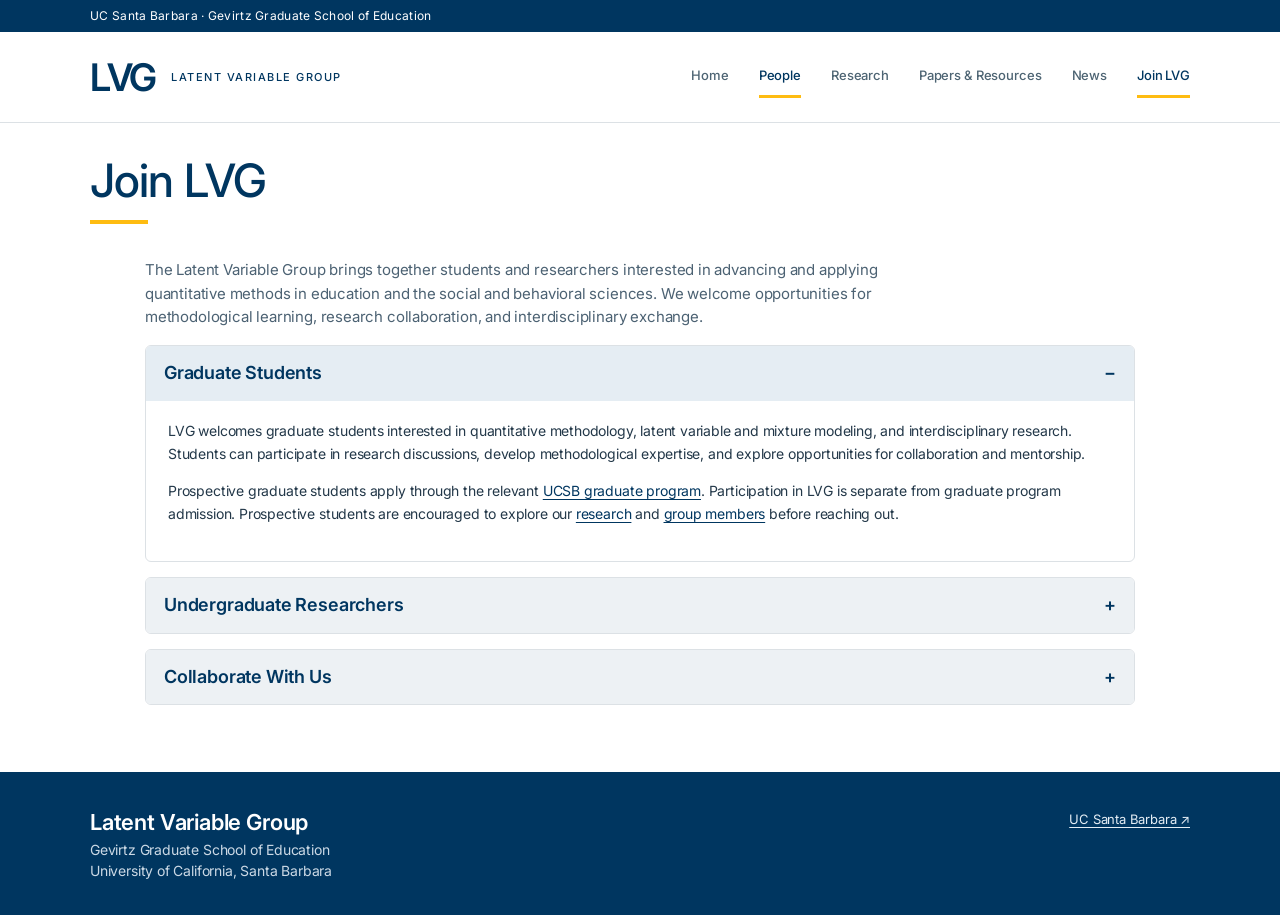
==== join.html @ f4c3030e "Create Join LVG page with graduate, undergraduate, collaboration sections and Formspree form" ====
<!DOCTYPE html>

<html lang="en"><head><meta charset="utf-8"/><meta content="width=device-width,initial-scale=1" name="viewport"/><meta content="Meet the Latent Variable Group at UC Santa Barbara." name="description"/><title>Join LVG | Latent Variable Group · UC Santa Barbara</title><link href="https://fonts.googleapis.com" rel="preconnect"/><link crossorigin="" href="https://fonts.gstatic.com" rel="preconnect"/><link href="https://fonts.googleapis.com/css2?family=Inter:wght@400;500;600;700;800;900&amp;display=swap" rel="stylesheet"/><style>
:root{--navy:#003660;--gold:#FEBC11;--ink:#233849;--muted:#61707c;--border:#dce1e5;--cream:#f6f8fa}*{box-sizing:border-box}html{scroll-behavior:smooth}body{margin:0;color:var(--ink);font-family:'Inter',Arial,sans-serif;font-size:16px;line-height:1.65;background:#fff}a{color:inherit}.wrap{max-width:1160px;margin:auto;padding:0 30px}.skip{position:absolute;left:-9999px}.skip:focus{left:12px;top:12px;z-index:99;background:#fff;padding:12px}.university{background:var(--navy);color:#fff;font-size:12px;letter-spacing:.025em;padding:7px 0}.university a{text-decoration:underline;text-underline-offset:3px}.site-header{background:#fff;border-bottom:1px solid var(--border);position:sticky;top:0;z-index:10}.header-content{height:90px;display:flex;justify-content:space-between;align-items:center;gap:32px}.brand{text-decoration:none;display:flex;align-items:center;gap:15px;color:var(--navy)}.brandmark{font-size:38px;font-weight:900;letter-spacing:-2px;line-height:1}.gold-dot,.title-period{color:#d29a00}.brand-sub{font-size:11px;font-weight:900;letter-spacing:1.5px;line-height:1.5}.brand-sub small{font-size:9px;letter-spacing:1.6px;color:#738596}nav{display:flex;gap:30px;align-items:center}nav a{text-decoration:none;font-size:14px;font-weight:800;color:#4d6473;padding:10px 0;border-bottom:3px solid transparent}nav a:hover,nav a[aria-current]{color:var(--navy);border-color:var(--gold)}.mobile-menu{display:none}.hero{background:var(--navy);color:#fff;overflow:hidden}.hero-inner{position:relative;min-height:460px;padding-top:72px;padding-bottom:65px}.hero-inner>*:not(.hero-decoration){position:relative;z-index:2}.eyebrow,.kicker{font-weight:900;font-size:12px;letter-spacing:2px;color:#bf8d00;margin:0 0 22px}.hero .eyebrow{color:var(--gold)}.gold-line{display:inline-block;width:28px;height:3px;vertical-align:middle;background:var(--gold);margin-right:11px}h1,h2,h3,p{margin-top:0}h1{font-size:clamp(47px,6vw,76px);line-height:1.1;letter-spacing:-2px;max-width:760px;margin-bottom:24px;font-weight:900}h1 em{font-style:normal;color:var(--gold)}.hero-intro{max-width:620px;font-size:18px;line-height:1.75;color:#e2edf6}.hero-link{display:inline-block;margin-top:20px;text-decoration:none;border-bottom:2px solid var(--gold);padding-bottom:6px;font-weight:900}.hero-link span{margin-left:22px}.hero-decoration{position:absolute;right:-110px;top:0;opacity:.18;width:590px;height:520px}.ring{position:absolute;border:1px solid #fff;border-radius:50%;width:480px;height:480px;top:15px;right:-30px}.r2{width:340px;height:340px;top:84px;right:40px}.r3{width:200px;height:200px;top:154px;right:110px}.section{padding:92px 0}.section-top{display:flex;align-items:end;justify-content:space-between;gap:45px;margin-bottom:37px}h2{font-size:clamp(31px,3.5vw,45px);line-height:1.2;letter-spacing:-1.4px;color:var(--navy);font-weight:900;margin:0}.section-note{max-width:340px;color:var(--muted);font-size:15px;margin:0}.director-card{display:grid;grid-template-columns:350px 1fr;border:1px solid var(--border);border-radius:12px;overflow:hidden;box-shadow:0 12px 34px rgba(0,54,96,.065)}.director-image{background:#e2e7eb;min-height:425px}.director-image img{height:100%;width:100%;object-fit:cover;object-position:center}.director-info{padding:44px 53px}.director-info .muted{color:#9c7512}.director-info h3{font-size:35px;line-height:1.15;color:var(--navy);font-weight:900;letter-spacing:-1px;margin:0 0 14px}.credentials{font-weight:800;color:#46586a;margin-bottom:20px}.director-info>p:not(.credentials):not(.eyebrow){color:#5d6871;font-size:15px;line-height:1.7}.tags{display:flex;gap:8px;flex-wrap:wrap;margin-top:21px}.tags span{border:1px solid #d6e0e8;color:var(--navy);background:#f3f7fa;padding:5px 10px;border-radius:50px;font-size:11px;font-weight:800}.team{background:var(--cream)}.roster-alert{background:#fff9e8;border-left:3px solid var(--gold);padding:12px 16px;font-size:13px;color:#6b5b30;margin:0 0 24px}.cards{display:grid;grid-template-columns:repeat(3,minmax(0,1fr));gap:23px}.person{background:#fff;border:1px solid #e4e9ed;border-radius:10px;overflow:hidden;transition:transform .2s,box-shadow .2s}.person:hover{transform:translateY(-3px);box-shadow:0 10px 25px rgba(0,54,96,.08)}.person-photo{height:240px;background:#dce5ec;overflow:hidden}.person-photo img{width:100%;height:100%;object-fit:cover;object-position:center 24%}.photo-fallback{display:grid;place-items:center;background:linear-gradient(135deg,#dfe9f0,#f1f5f8);color:#7893a7;font-size:70px;font-weight:900;letter-spacing:-4px}.person-info{padding:24px}.person-role{display:block;font-size:10px;font-weight:900;letter-spacing:1.25px;color:#98700e;margin-bottom:9px}.person h3{font-size:20px;line-height:1.3;color:var(--navy);margin:0 0 10px}.person p{font-size:14px;color:#5a6874;line-height:1.6;margin:0}.text-link{font-size:13px;font-weight:800;display:inline-block;margin-top:12px;color:var(--navy)}.alumni-layout{display:grid;grid-template-columns:1fr 1.25fr;gap:70px}.alumni-layout>div>p:last-child{max-width:400px;color:var(--muted);margin-top:20px}.alumni-lists{display:grid;grid-template-columns:1fr 1fr;gap:24px}.alumni-lists h3{color:var(--navy);border-bottom:3px solid var(--gold);padding-bottom:12px;font-size:18px}.alumni-lists ul{list-style:none;padding:0;margin:0}.alumni-lists li{padding:8px 0;border-bottom:1px solid #edf0f2;font-size:14px}.cta{background:#eaf1f5;padding:72px 0}.cta .kicker{margin-bottom:14px}.cta h2{max-width:700px}.cta-btn{display:inline-flex;gap:45px;align-items:center;background:var(--navy);color:#fff;padding:13px 22px;margin-top:25px;border-radius:4px;text-decoration:none;font-size:14px;font-weight:900}.cta-btn:hover{background:#07558d}footer{background:var(--navy);color:#fff;padding:50px 0 20px}.footer-content{display:flex;justify-content:space-between;gap:25px}.footer-content strong{font-size:22px}.footer-content p{color:#cbd9e5;font-size:14px}.footer-content a{font-size:13px;line-height:2;color:#e4eef5}.footer-bottom{border-top:1px solid #436786;padding-top:16px;margin-top:30px;font-size:11px;color:#bed0df}@media(max-width:850px){.director-card{grid-template-columns:280px 1fr}.director-info{padding:30px}.cards{grid-template-columns:repeat(2,minmax(0,1fr))}.alumni-layout{gap:32px}.mobile-menu{display:block;border:1px solid #cad7e1;background:white;border-radius:4px;padding:8px 12px;color:var(--navy);font-weight:800}nav{display:none;position:absolute;top:90px;left:0;right:0;background:#fff;padding:20px 30px;box-shadow:0 9px 18px #0002;flex-direction:column;align-items:stretch;gap:4px}nav.show{display:flex}}@media(max-width:600px){.wrap{padding:0 20px}.header-content{height:74px}.brandmark{font-size:32px}.brand-sub{font-size:9px}.hero-inner{min-height:0;padding-top:58px;padding-bottom:62px}.hero-intro{font-size:16px}.hero-decoration{right:-350px}.section{padding:60px 0}.section-top{display:block}.section-note{margin-top:16px}.director-card{grid-template-columns:1fr}.director-image{min-height:0;height:320px}.director-info{padding:27px}.director-info h3{font-size:30px}.cards{grid-template-columns:1fr}.person-photo{height:280px}.alumni-layout,.alumni-lists{grid-template-columns:1fr}.footer-content{display:block}nav{top:74px}}


/* Minimal academic version */
.simple-page-title{padding:65px 0 22px;background:#fff}.simple-page-title h1{color:#003660;font-size:clamp(36px,5vw,55px);font-weight:800;margin:0 0 15px;letter-spacing:-1.5px}.simple-underline{height:4px;width:58px;background:#FEBC11}.section{padding:48px 0 68px}.section-top{margin-bottom:26px}.section-top h2{font-size:clamp(27px,3vw,35px);letter-spacing:-.6px}.director-card{box-shadow:none}.director-info{padding:35px 43px}.director-info h3{font-size:30px}.director-image{min-height:380px}.person:hover{transform:none;box-shadow:0 5px 14px rgba(0,54,96,.04)}.person-photo{height:220px}.person-info{padding:20px}.alumni-layout{gap:35px}.alumni-lists h3{font-size:17px}footer{padding-top:34px}.roster-alert{background:#fbfcfd;border-left-color:#d6b45e;color:#66757f}@media(max-width:600px){.simple-page-title{padding:42px 0 12px}.section{padding:36px 0 50px}.director-info{padding:25px}.director-image{height:300px;min-height:0}}

/* Refined typographic weights: a lighter, more understated academic appearance. */
body{font-weight:400}
.brandmark{font-weight:600;letter-spacing:-1.3px}
.brand-sub{font-weight:600}
nav a{font-weight:600}
.simple-page-title h1{font-weight:600;letter-spacing:-.9px}
h2,.section-top h2{font-weight:600;letter-spacing:-.5px}
.director-info h3{font-weight:600;letter-spacing:-.4px}
.person h3{font-weight:600}
.credentials{font-weight:500}
.person-role,.eyebrow,.kicker{font-weight:600}
.tags span,.text-link{font-weight:600}
.alumni-lists h3{font-weight:600}
.footer-content strong{font-weight:600}


/* Shared minimalist page layouts */
.content-section{padding:40px 0 72px}.content-section.alt{background:#f6f8fa}.lede{max-width:760px;font-size:17px;color:#4c6273;line-height:1.85;margin:0 0 25px}.content-grid{display:grid;grid-template-columns:repeat(2,minmax(0,1fr));gap:22px;margin-top:25px}.feature-card{border:1px solid var(--border);border-radius:9px;padding:28px 30px;background:#fff}.feature-card h2,.feature-card h3{font-size:22px;letter-spacing:-.3px;font-weight:600;color:var(--navy);margin:0 0 12px}.feature-card p{color:#586c7b;margin:0;font-size:15px}.feature-card a{color:#003660;text-underline-offset:3px}.pubs{max-width:920px;list-style:none;margin:0;padding:0}.pubs li{padding:13px 0;border-bottom:1px solid var(--border);font-size:15px;line-height:1.7}.category{margin:16px 0 20px;color:var(--navy);font-size:25px;font-weight:600}.news-list{max-width:950px}.news-item{border-bottom:1px solid var(--border);padding:20px 0}.news-item h2{font-weight:600;color:var(--navy);font-size:19px;margin:0 0 7px}.news-item p{margin:0;color:#556977;font-size:15px}.home-image{width:100%;max-height:320px;object-fit:cover;border-radius:8px}.small-note{color:#647583;font-size:13px}.home-section{padding-top:42px}.site-header nav a{font-weight:500}.brand-sub{font-weight:500}.simple-page-title h1{font-weight:500}.footer-content a{text-decoration:underline;text-underline-offset:3px}@media(max-width:700px){.content-grid{grid-template-columns:1fr}.feature-card{padding:24px}.content-section{padding:24px 0 55px}}
/* Consistent researcher cards: equal card heights and uncropped portraits. */
.cards{align-items:stretch}
.person{display:flex;flex-direction:column;height:100%}
.person-photo{height:300px;flex:0 0 300px;background:#eef2f4;display:flex;align-items:center;justify-content:center}
.person-photo img{width:100%;height:100%;object-fit:contain;object-position:center center;background:#eef2f4}
.person-info{flex:1;display:flex;flex-direction:column}
.person-info p{flex:1}
@media(max-width:600px){.person-photo{height:300px;flex-basis:300px}}

.alumni-heading{color:var(--navy);border-bottom:2px solid var(--gold);padding-bottom:9px;font-size:18px;font-weight:600;margin:0 0 12px}.alumni-lists ul{list-style:none;padding:0;margin:0}.alumni-lists li{padding:7px 0;border-bottom:1px solid #edf0f2;font-size:14px}.affiliate-inline{display:grid;grid-template-columns:repeat(2,minmax(0,1fr));gap:0 24px;list-style:none;padding:0;margin:0}.affiliate-inline li{padding:7px 0;border-bottom:1px solid #edf0f2;font-size:14px}@media(max-width:600px){.affiliate-inline{grid-template-columns:1fr}}

/* Site-wide compact typography: smaller type, tighter rhythm, consistent page density. */
html{font-size:15px}body{font-size:15px;line-height:1.48;letter-spacing:-.012em}p,li{line-height:1.5}h1,h2,h3{line-height:1.16;letter-spacing:-.025em}nav a,.links a{font-size:13px;letter-spacing:-.01em}.simple-page-title{padding-top:45px;padding-bottom:16px}.simple-page-title h1{font-size:clamp(32px,4vw,46px);line-height:1.1}.content-section{padding-top:24px;padding-bottom:52px}.lede{font-size:15px;line-height:1.55;margin-bottom:17px}.news-item{padding:15px 0}.news-item h2{font-size:18px;margin-bottom:5px}.news-item p,.pubs li,.feature-card p{font-size:14px;line-height:1.5}.pubs li{padding:9px 0}.category{font-size:22px;margin:14px 0 13px}.feature-card{padding:21px 24px}.section{padding-top:62px;padding-bottom:54px}.section-top{margin-bottom:26px}.section-top h2{font-size:clamp(27px,3vw,36px)}.person-info{padding:18px}.person h3{font-size:18px;margin-bottom:7px}.person p{font-size:13px;line-height:1.5}.small-note{font-size:12px}.body-content{padding-top:67px;padding-bottom:42px;gap:55px}.body-content h2{font-size:32px}.copy p{font-size:15px;line-height:1.52;margin-bottom:12px}.intro{font-size:16px;line-height:1.58}.hero{padding-top:55px;padding-bottom:86px}.hero h1{font-size:clamp(43px,5vw,68px)}.places{padding-bottom:70px}.place{padding:22px}.bookdown-feature{padding-bottom:48px}.bookdown-feature-inner{padding:27px 32px}.bookdown-highlight{padding:23px 27px;margin-bottom:30px}.bookdown-highlight h2{font-size:23px}.bookdown-highlight p{line-height:1.5}@media(max-width:700px){.content-section{padding-top:20px;padding-bottom:44px}.feature-card{padding:19px}.body-content{padding-top:54px;gap:30px}.bookdown-feature-inner{padding:23px}}

/* A more modest director portrait, without changing researcher cards. */
.director-card{grid-template-columns:220px minmax(0,1fr)}
.director-image{min-height:0;height:270px}
.director-image img{object-fit:cover;object-position:center 24%}
@media(max-width:700px){.director-card{grid-template-columns:1fr}.director-image{height:240px}.director-image img{object-fit:contain;background:#e2e7eb}}

/* People page: compact title-to-profile spacing and fitted director portrait. */
.simple-page-title{padding-top:32px;padding-bottom:10px}
.director.section{padding-top:20px;padding-bottom:52px}
.director .section-top{margin-bottom:18px}
.director-card{grid-template-columns:220px minmax(0,1fr);align-items:start;border:0;border-radius:0;box-shadow:none;overflow:visible;gap:28px}
.director-image{width:220px;height:270px;min-height:0;border:1px solid var(--border);border-radius:9px;overflow:hidden;align-self:start}
.director-image img{display:block;width:100%;height:100%;object-fit:cover;object-position:center 24%}
.director-info{padding:0;min-width:0}
@media(max-width:700px){.director-card{grid-template-columns:1fr;gap:20px}.director-image{width:220px;height:270px}.director-image img{object-fit:cover}.director.section{padding-top:16px}.director-info{padding:0}}
.alumni-lists a{color:inherit;text-decoration:none}.alumni-lists a:hover,.alumni-lists a:focus-visible{color:var(--navy);text-decoration:underline;text-underline-offset:3px}

.person h3 a{color:inherit;text-decoration:none}.person h3 a:hover,.person h3 a:focus-visible{text-decoration:underline;text-underline-offset:3px}
.person-photo img{object-fit:cover;object-position:center 22%}

/* Show complete portraits; letterboxing is preferable to cropping faces. */
.person-photo{background:#f0f3f5}
.person-photo img{display:block;width:100%;height:100%;object-fit:contain;object-position:center center;background:#f0f3f5}

/* Make linked alumni and affiliate names visually identifiable. */
.alumni-lists a,.affiliate-inline a{text-decoration:underline;text-underline-offset:3px;text-decoration-thickness:1px}
.alumni-lists a:hover,.affiliate-inline a:hover{text-decoration-thickness:2px}
.join-container{max-width:1050px}.join-section{border:1px solid var(--border);border-radius:6px;margin:15px 0;overflow:hidden}.join-section summary{cursor:pointer;background:#edf1f4;color:var(--navy);font-weight:600;font-size:18px;padding:14px 18px;list-style:none}.join-section summary::-webkit-details-marker{display:none}.join-section summary::after{content:"+";float:right}.join-section[open] summary::after{content:"−"}.join-section[open] summary{background:#e5edf3}.join-panel{padding:18px 22px 22px}.join-panel p{font-size:14px;line-height:1.65}.join-panel a{color:var(--navy);text-underline-offset:3px}.join-panel h3{font-size:19px;color:var(--navy);margin:25px 0 10px}.join-form{max-width:640px;display:flex;flex-direction:column;gap:7px}.join-form label{font-size:13px;font-weight:600;margin-top:11px}.join-form input,.join-form textarea{width:100%;padding:11px 12px;border:1px solid #b9c6d0;border-radius:4px;font:inherit;font-size:14px;background:#fff}.join-form input:focus,.join-form textarea:focus{outline:2px solid #d7a210;outline-offset:2px}.join-form button{align-self:flex-start;margin-top:14px;background:var(--navy);color:#fff;font:inherit;font-size:14px;font-weight:600;padding:12px 19px;border:0;border-radius:4px;cursor:pointer}.join-form button:hover{background:#07558d}.join-privacy{font-size:12px!important;color:#647583;margin-top:16px}@media(max-width:600px){.join-panel{padding:15px}}</style><!-- Google tag (gtag.js) -->
<script async src="https://www.googletagmanager.com/gtag/js?id=G-KEJH1SLTJ8"></script>
<script>
  window.dataLayer = window.dataLayer || [];
  function gtag(){dataLayer.push(arguments);}
  gtag('js', new Date());
  gtag('config', 'G-KEJH1SLTJ8');
</script>
</head>
<body><a class="skip" href="#main">Skip to content</a><div class="university"><div class="wrap">UC Santa Barbara · Gevirtz Graduate School of Education</div></div>
<header class="site-header"><div class="wrap header-content"><a class="brand" href="index.html"><span class="brandmark">LVG</span><span class="brand-sub">LATENT VARIABLE GROUP</span></a><button aria-controls="main-nav" aria-expanded="false" class="mobile-menu" type="button">Menu <span>☰</span></button><nav aria-label="Main navigation" id="main-nav"><a href="index.html">Home</a><a aria-current="page" href="people.html">People</a><a href="research.html">Research</a><a href="papers-resources.html">Papers &amp; Resources</a><a href="news.html">News</a><a href="join.html" aria-current="page">Join LVG</a></nav></div></header>
<main id="main"><section class="simple-page-title"><div class="wrap"><h1>Join LVG</h1><div class="simple-underline"></div></div></section><section class="content-section"><div class="wrap join-container"><p class="lede">The Latent Variable Group brings together students and researchers interested in advancing and applying quantitative methods in education and the social and behavioral sciences. We welcome opportunities for methodological learning, research collaboration, and interdisciplinary exchange.</p><details class="join-section" open><summary>Graduate Students</summary><div class="join-panel"><p>LVG welcomes graduate students interested in quantitative methodology, latent variable and mixture modeling, and interdisciplinary research. Students can participate in research discussions, develop methodological expertise, and explore opportunities for collaboration and mentorship.</p><p>Prospective graduate students apply through the relevant <a href="https://education.ucsb.edu/" target="_blank" rel="noopener noreferrer">UCSB graduate program</a>. Participation in LVG is separate from graduate program admission. Prospective students are encouraged to explore our <a href="research.html">research</a> and <a href="people.html">group members</a> before reaching out.</p></div></details><details class="join-section" id="undergraduate"><summary>Undergraduate Researchers</summary><div class="join-panel"><p>We welcome inquiries from motivated UCSB undergraduates interested in learning about quantitative methods and participating in research. Depending on ongoing projects and capacity, opportunities may involve reviewing literature, preparing data, helping with research organization, or supporting applied and methodological projects. Advanced statistical experience is not necessarily required.</p><h3>Undergraduate Research Interest Form</h3><p>If you would like to work with LVG, please tell us a little about yourself. Submitting this form expresses interest but does not guarantee an available position. Your information will be sent through Formspree to the group director.</p><form class="join-form" action="https://formspree.io/f/mbgdvabj" method="POST"><input type="hidden" name="_subject" value="LVG Undergraduate Research Interest"><label for="student-name">Full name <span aria-hidden="true">*</span></label><input id="student-name" type="text" name="name" autocomplete="name" required maxlength="150"><label for="student-email">Email address <span aria-hidden="true">*</span></label><input id="student-email" type="email" name="email" autocomplete="email" required maxlength="254"><label for="student-message">Why are you interested in working with the Latent Variable Group? <span aria-hidden="true">*</span></label><textarea id="student-message" name="message" required rows="6" maxlength="4000" placeholder="Tell us about your interests, relevant experiences, and what you hope to learn."></textarea><button type="submit">Submit Interest Form</button></form><p class="join-privacy">Please do not include sensitive personal information in your response. Submissions are processed by Formspree.</p></div></details><details class="join-section"><summary>Collaborate With Us</summary><div class="join-panel"><p>We welcome collaborations with researchers at UCSB and other institutions. Our group is especially interested in methodological and applied questions involving latent variable and mixture models, longitudinal analysis, and statistical methods in education and the social and behavioral sciences.</p><p>If you are interested in presenting your research at an LVG meeting, discussing a methodological challenge, or exploring a collaboration, please contact <a href="mailto:knylund@education.ucsb.edu">knylund@education.ucsb.edu</a>.</p></div></details></div></section></main>
<footer><div class="wrap footer-content"><div><strong>Latent Variable Group</strong><p>Gevirtz Graduate School of Education<br/>University of California, Santa Barbara</p></div><div><a href="https://www.ucsb.edu/">UC Santa Barbara ↗</a></div></div></footer>
<script>const b=document.querySelector('.mobile-menu'),n=document.querySelector('#main-nav');b.addEventListener('click',()=>{const open=b.getAttribute('aria-expanded')==='true';b.setAttribute('aria-expanded',String(!open));n.classList.toggle('show',!open)});</script></body></html>
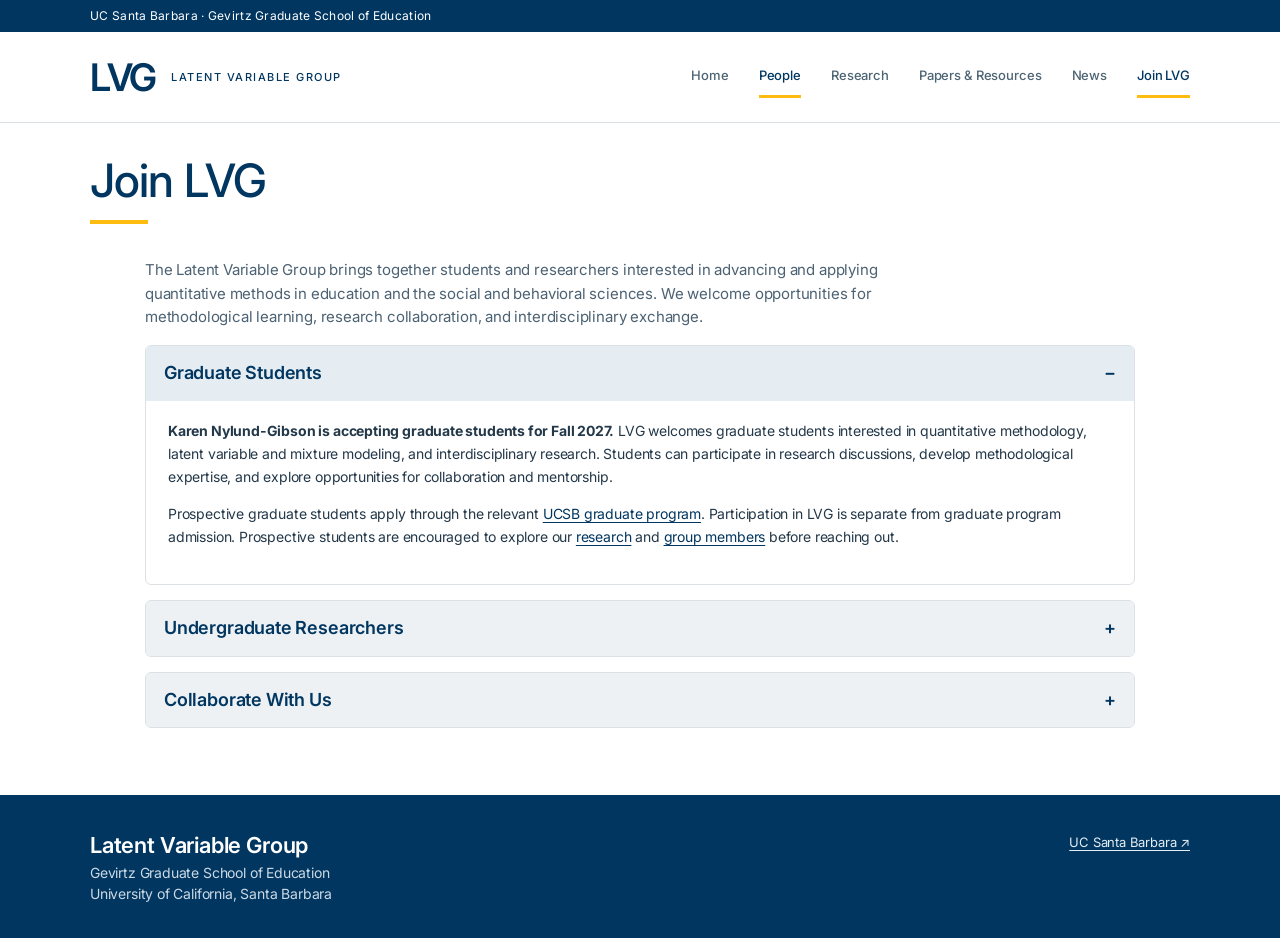
==== commit 9b18e8ec: "Announce Fall 2027 graduate student recruitment on Join LVG page" ====
--- a/join.html
+++ b/join.html
@@ -77,6 +77,6 @@
 </head>
 <body><a class="skip" href="#main">Skip to content</a><div class="university"><div class="wrap">UC Santa Barbara · Gevirtz Graduate School of Education</div></div>
 <header class="site-header"><div class="wrap header-content"><a class="brand" href="index.html"><span class="brandmark">LVG</span><span class="brand-sub">LATENT VARIABLE GROUP</span></a><button aria-controls="main-nav" aria-expanded="false" class="mobile-menu" type="button">Menu <span>☰</span></button><nav aria-label="Main navigation" id="main-nav"><a href="index.html">Home</a><a aria-current="page" href="people.html">People</a><a href="research.html">Research</a><a href="papers-resources.html">Papers &amp; Resources</a><a href="news.html">News</a><a href="join.html" aria-current="page">Join LVG</a></nav></div></header>
-<main id="main"><section class="simple-page-title"><div class="wrap"><h1>Join LVG</h1><div class="simple-underline"></div></div></section><section class="content-section"><div class="wrap join-container"><p class="lede">The Latent Variable Group brings together students and researchers interested in advancing and applying quantitative methods in education and the social and behavioral sciences. We welcome opportunities for methodological learning, research collaboration, and interdisciplinary exchange.</p><details class="join-section" open><summary>Graduate Students</summary><div class="join-panel"><p>LVG welcomes graduate students interested in quantitative methodology, latent variable and mixture modeling, and interdisciplinary research. Students can participate in research discussions, develop methodological expertise, and explore opportunities for collaboration and mentorship.</p><p>Prospective graduate students apply through the relevant <a href="https://education.ucsb.edu/" target="_blank" rel="noopener noreferrer">UCSB graduate program</a>. Participation in LVG is separate from graduate program admission. Prospective students are encouraged to explore our <a href="research.html">research</a> and <a href="people.html">group members</a> before reaching out.</p></div></details><details class="join-section" id="undergraduate"><summary>Undergraduate Researchers</summary><div class="join-panel"><p>We welcome inquiries from motivated UCSB undergraduates interested in learning about quantitative methods and participating in research. Depending on ongoing projects and capacity, opportunities may involve reviewing literature, preparing data, helping with research organization, or supporting applied and methodological projects. Advanced statistical experience is not necessarily required.</p><h3>Undergraduate Research Interest Form</h3><p>If you would like to work with LVG, please tell us a little about yourself. Submitting this form expresses interest but does not guarantee an available position. Your information will be sent through Formspree to the group director.</p><form class="join-form" action="https://formspree.io/f/mbgdvabj" method="POST"><input type="hidden" name="_subject" value="LVG Undergraduate Research Interest"><label for="student-name">Full name <span aria-hidden="true">*</span></label><input id="student-name" type="text" name="name" autocomplete="name" required maxlength="150"><label for="student-email">Email address <span aria-hidden="true">*</span></label><input id="student-email" type="email" name="email" autocomplete="email" required maxlength="254"><label for="student-message">Why are you interested in working with the Latent Variable Group? <span aria-hidden="true">*</span></label><textarea id="student-message" name="message" required rows="6" maxlength="4000" placeholder="Tell us about your interests, relevant experiences, and what you hope to learn."></textarea><button type="submit">Submit Interest Form</button></form><p class="join-privacy">Please do not include sensitive personal information in your response. Submissions are processed by Formspree.</p></div></details><details class="join-section"><summary>Collaborate With Us</summary><div class="join-panel"><p>We welcome collaborations with researchers at UCSB and other institutions. Our group is especially interested in methodological and applied questions involving latent variable and mixture models, longitudinal analysis, and statistical methods in education and the social and behavioral sciences.</p><p>If you are interested in presenting your research at an LVG meeting, discussing a methodological challenge, or exploring a collaboration, please contact <a href="mailto:knylund@education.ucsb.edu">knylund@education.ucsb.edu</a>.</p></div></details></div></section></main>
+<main id="main"><section class="simple-page-title"><div class="wrap"><h1>Join LVG</h1><div class="simple-underline"></div></div></section><section class="content-section"><div class="wrap join-container"><p class="lede">The Latent Variable Group brings together students and researchers interested in advancing and applying quantitative methods in education and the social and behavioral sciences. We welcome opportunities for methodological learning, research collaboration, and interdisciplinary exchange.</p><details class="join-section" open><summary>Graduate Students</summary><div class="join-panel"><p><strong>Karen Nylund-Gibson is accepting graduate students for Fall 2027.</strong> LVG welcomes graduate students interested in quantitative methodology, latent variable and mixture modeling, and interdisciplinary research. Students can participate in research discussions, develop methodological expertise, and explore opportunities for collaboration and mentorship.</p><p>Prospective graduate students apply through the relevant <a href="https://education.ucsb.edu/" target="_blank" rel="noopener noreferrer">UCSB graduate program</a>. Participation in LVG is separate from graduate program admission. Prospective students are encouraged to explore our <a href="research.html">research</a> and <a href="people.html">group members</a> before reaching out.</p></div></details><details class="join-section" id="undergraduate"><summary>Undergraduate Researchers</summary><div class="join-panel"><p>We welcome inquiries from motivated UCSB undergraduates interested in learning about quantitative methods and participating in research. Depending on ongoing projects and capacity, opportunities may involve reviewing literature, preparing data, helping with research organization, or supporting applied and methodological projects. Advanced statistical experience is not necessarily required.</p><h3>Undergraduate Research Interest Form</h3><p>If you would like to work with LVG, please tell us a little about yourself. Submitting this form expresses interest but does not guarantee an available position. Your information will be sent through Formspree to the group director.</p><form class="join-form" action="https://formspree.io/f/mbgdvabj" method="POST"><input type="hidden" name="_subject" value="LVG Undergraduate Research Interest"><label for="student-name">Full name <span aria-hidden="true">*</span></label><input id="student-name" type="text" name="name" autocomplete="name" required maxlength="150"><label for="student-email">Email address <span aria-hidden="true">*</span></label><input id="student-email" type="email" name="email" autocomplete="email" required maxlength="254"><label for="student-message">Why are you interested in working with the Latent Variable Group? <span aria-hidden="true">*</span></label><textarea id="student-message" name="message" required rows="6" maxlength="4000" placeholder="Tell us about your interests, relevant experiences, and what you hope to learn."></textarea><button type="submit">Submit Interest Form</button></form><p class="join-privacy">Please do not include sensitive personal information in your response. Submissions are processed by Formspree.</p></div></details><details class="join-section"><summary>Collaborate With Us</summary><div class="join-panel"><p>We welcome collaborations with researchers at UCSB and other institutions. Our group is especially interested in methodological and applied questions involving latent variable and mixture models, longitudinal analysis, and statistical methods in education and the social and behavioral sciences.</p><p>If you are interested in presenting your research at an LVG meeting, discussing a methodological challenge, or exploring a collaboration, please contact <a href="mailto:knylund@education.ucsb.edu">knylund@education.ucsb.edu</a>.</p></div></details></div></section></main>
 <footer><div class="wrap footer-content"><div><strong>Latent Variable Group</strong><p>Gevirtz Graduate School of Education<br/>University of California, Santa Barbara</p></div><div><a href="https://www.ucsb.edu/">UC Santa Barbara ↗</a></div></div></footer>
 <script>const b=document.querySelector('.mobile-menu'),n=document.querySelector('#main-nav');b.addEventListener('click',()=>{const open=b.getAttribute('aria-expanded')==='true';b.setAttribute('aria-expanded',String(!open));n.classList.toggle('show',!open)});</script></body></html>
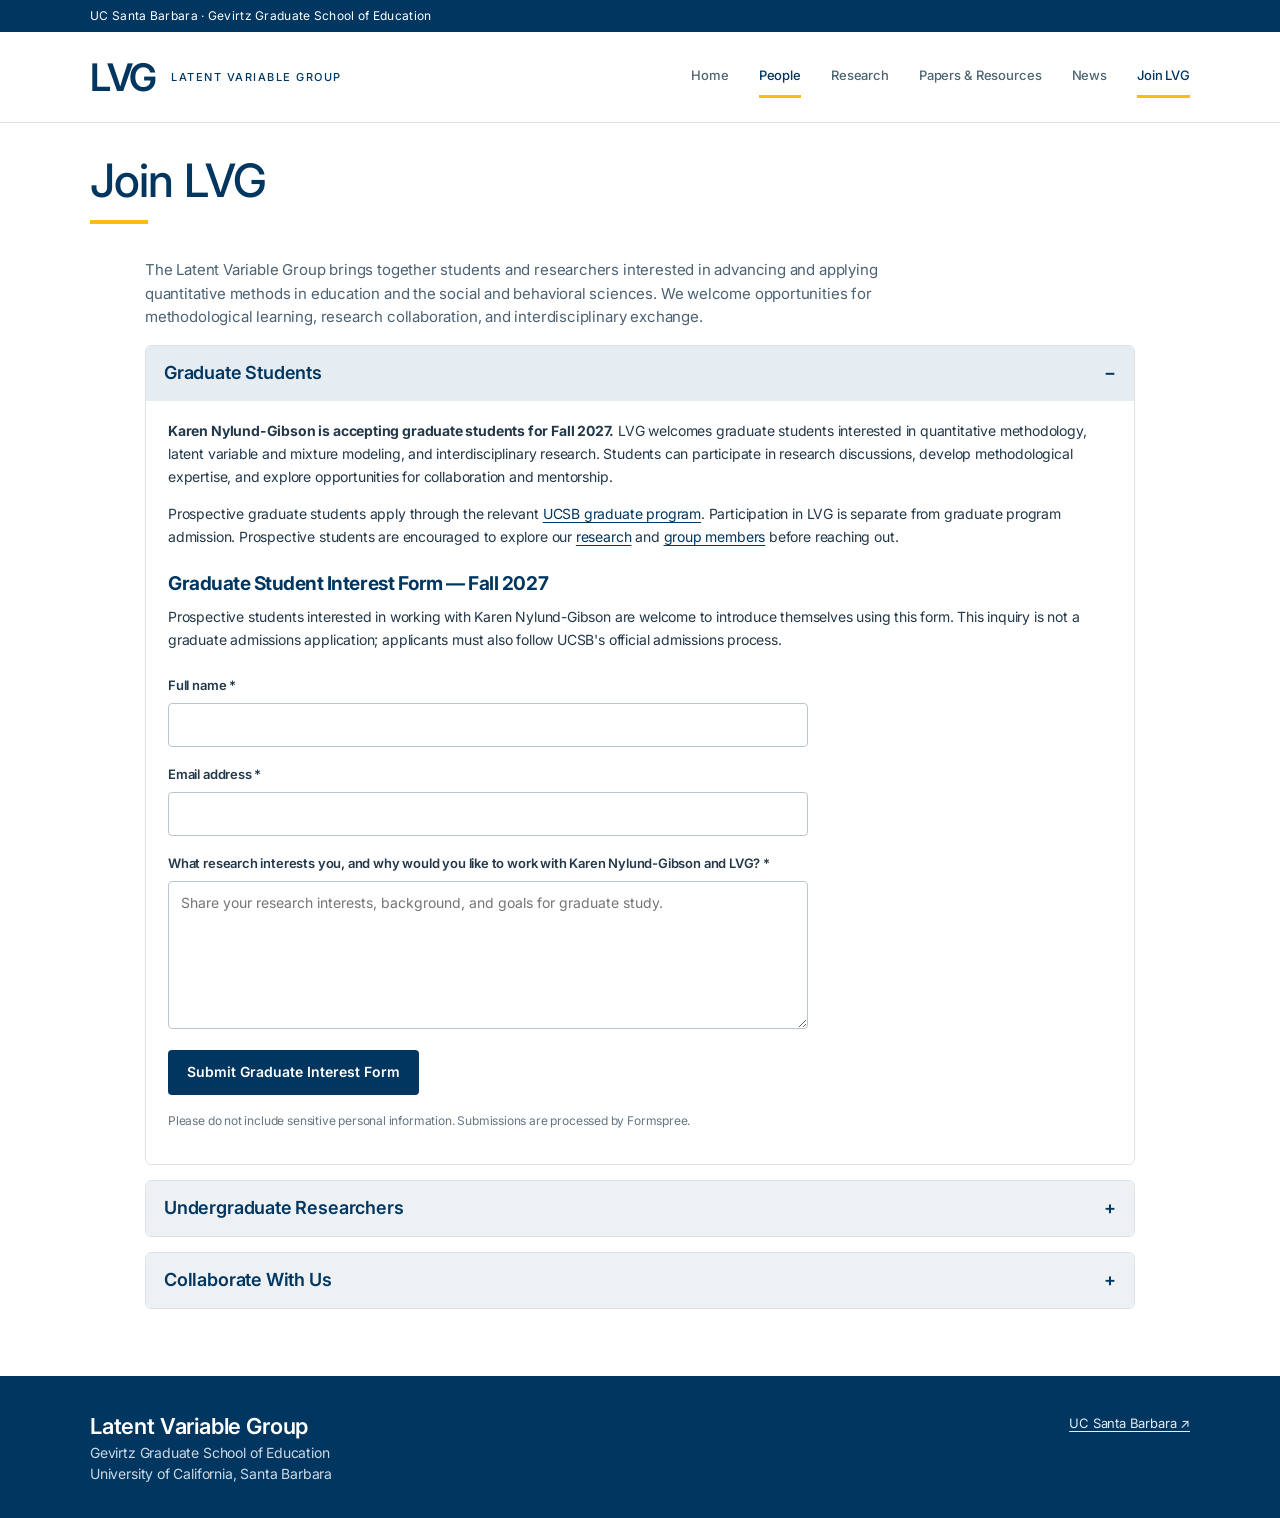
==== commit 097f3cd7: "Add Fall 2027 graduate interest form and distinguish graduate and undergraduate inquiries" ====
--- a/join.html
+++ b/join.html
@@ -77,6 +77,6 @@
 </head>
 <body><a class="skip" href="#main">Skip to content</a><div class="university"><div class="wrap">UC Santa Barbara · Gevirtz Graduate School of Education</div></div>
 <header class="site-header"><div class="wrap header-content"><a class="brand" href="index.html"><span class="brandmark">LVG</span><span class="brand-sub">LATENT VARIABLE GROUP</span></a><button aria-controls="main-nav" aria-expanded="false" class="mobile-menu" type="button">Menu <span>☰</span></button><nav aria-label="Main navigation" id="main-nav"><a href="index.html">Home</a><a aria-current="page" href="people.html">People</a><a href="research.html">Research</a><a href="papers-resources.html">Papers &amp; Resources</a><a href="news.html">News</a><a href="join.html" aria-current="page">Join LVG</a></nav></div></header>
-<main id="main"><section class="simple-page-title"><div class="wrap"><h1>Join LVG</h1><div class="simple-underline"></div></div></section><section class="content-section"><div class="wrap join-container"><p class="lede">The Latent Variable Group brings together students and researchers interested in advancing and applying quantitative methods in education and the social and behavioral sciences. We welcome opportunities for methodological learning, research collaboration, and interdisciplinary exchange.</p><details class="join-section" open><summary>Graduate Students</summary><div class="join-panel"><p><strong>Karen Nylund-Gibson is accepting graduate students for Fall 2027.</strong> LVG welcomes graduate students interested in quantitative methodology, latent variable and mixture modeling, and interdisciplinary research. Students can participate in research discussions, develop methodological expertise, and explore opportunities for collaboration and mentorship.</p><p>Prospective graduate students apply through the relevant <a href="https://education.ucsb.edu/" target="_blank" rel="noopener noreferrer">UCSB graduate program</a>. Participation in LVG is separate from graduate program admission. Prospective students are encouraged to explore our <a href="research.html">research</a> and <a href="people.html">group members</a> before reaching out.</p></div></details><details class="join-section" id="undergraduate"><summary>Undergraduate Researchers</summary><div class="join-panel"><p>We welcome inquiries from motivated UCSB undergraduates interested in learning about quantitative methods and participating in research. Depending on ongoing projects and capacity, opportunities may involve reviewing literature, preparing data, helping with research organization, or supporting applied and methodological projects. Advanced statistical experience is not necessarily required.</p><h3>Undergraduate Research Interest Form</h3><p>If you would like to work with LVG, please tell us a little about yourself. Submitting this form expresses interest but does not guarantee an available position. Your information will be sent through Formspree to the group director.</p><form class="join-form" action="https://formspree.io/f/mbgdvabj" method="POST"><input type="hidden" name="_subject" value="LVG Undergraduate Research Interest"><label for="student-name">Full name <span aria-hidden="true">*</span></label><input id="student-name" type="text" name="name" autocomplete="name" required maxlength="150"><label for="student-email">Email address <span aria-hidden="true">*</span></label><input id="student-email" type="email" name="email" autocomplete="email" required maxlength="254"><label for="student-message">Why are you interested in working with the Latent Variable Group? <span aria-hidden="true">*</span></label><textarea id="student-message" name="message" required rows="6" maxlength="4000" placeholder="Tell us about your interests, relevant experiences, and what you hope to learn."></textarea><button type="submit">Submit Interest Form</button></form><p class="join-privacy">Please do not include sensitive personal information in your response. Submissions are processed by Formspree.</p></div></details><details class="join-section"><summary>Collaborate With Us</summary><div class="join-panel"><p>We welcome collaborations with researchers at UCSB and other institutions. Our group is especially interested in methodological and applied questions involving latent variable and mixture models, longitudinal analysis, and statistical methods in education and the social and behavioral sciences.</p><p>If you are interested in presenting your research at an LVG meeting, discussing a methodological challenge, or exploring a collaboration, please contact <a href="mailto:knylund@education.ucsb.edu">knylund@education.ucsb.edu</a>.</p></div></details></div></section></main>
+<main id="main"><section class="simple-page-title"><div class="wrap"><h1>Join LVG</h1><div class="simple-underline"></div></div></section><section class="content-section"><div class="wrap join-container"><p class="lede">The Latent Variable Group brings together students and researchers interested in advancing and applying quantitative methods in education and the social and behavioral sciences. We welcome opportunities for methodological learning, research collaboration, and interdisciplinary exchange.</p><details class="join-section" open><summary>Graduate Students</summary><div class="join-panel"><p><strong>Karen Nylund-Gibson is accepting graduate students for Fall 2027.</strong> LVG welcomes graduate students interested in quantitative methodology, latent variable and mixture modeling, and interdisciplinary research. Students can participate in research discussions, develop methodological expertise, and explore opportunities for collaboration and mentorship.</p><p>Prospective graduate students apply through the relevant <a href="https://education.ucsb.edu/" target="_blank" rel="noopener noreferrer">UCSB graduate program</a>. Participation in LVG is separate from graduate program admission. Prospective students are encouraged to explore our <a href="research.html">research</a> and <a href="people.html">group members</a> before reaching out.</p><h3>Graduate Student Interest Form — Fall 2027</h3><p>Prospective students interested in working with Karen Nylund-Gibson are welcome to introduce themselves using this form. This inquiry is not a graduate admissions application; applicants must also follow UCSB's official admissions process.</p><form class="join-form" action="https://formspree.io/f/mbgdvabj" method="POST"><input type="hidden" name="_subject" value="LVG Fall 2027 Graduate Student Inquiry"><input type="hidden" name="inquiry_type" value="Graduate student — Fall 2027"><label for="grad-name">Full name <span aria-hidden="true">*</span></label><input id="grad-name" type="text" name="name" autocomplete="name" required maxlength="150"><label for="grad-email">Email address <span aria-hidden="true">*</span></label><input id="grad-email" type="email" name="email" autocomplete="email" required maxlength="254"><label for="grad-interest">What research interests you, and why would you like to work with Karen Nylund-Gibson and LVG? <span aria-hidden="true">*</span></label><textarea id="grad-interest" name="message" required rows="6" maxlength="4000" placeholder="Share your research interests, background, and goals for graduate study."></textarea><button type="submit">Submit Graduate Interest Form</button></form><p class="join-privacy">Please do not include sensitive personal information. Submissions are processed by Formspree.</p></div></details><details class="join-section" id="undergraduate"><summary>Undergraduate Researchers</summary><div class="join-panel"><p>We welcome inquiries from motivated UCSB undergraduates interested in learning about quantitative methods and participating in research. Depending on ongoing projects and capacity, opportunities may involve reviewing literature, preparing data, helping with research organization, or supporting applied and methodological projects. Advanced statistical experience is not necessarily required.</p><h3>Undergraduate Research Interest Form</h3><p>If you would like to work with LVG, please tell us a little about yourself. Submitting this form expresses interest but does not guarantee an available position. Your information will be sent through Formspree to the group director.</p><form class="join-form" action="https://formspree.io/f/mbgdvabj" method="POST"><input type="hidden" name="_subject" value="LVG Undergraduate Research Interest"><input type="hidden" name="inquiry_type" value="Undergraduate researcher"><label for="student-name">Full name <span aria-hidden="true">*</span></label><input id="student-name" type="text" name="name" autocomplete="name" required maxlength="150"><label for="student-email">Email address <span aria-hidden="true">*</span></label><input id="student-email" type="email" name="email" autocomplete="email" required maxlength="254"><label for="student-message">Why are you interested in working with the Latent Variable Group? <span aria-hidden="true">*</span></label><textarea id="student-message" name="message" required rows="6" maxlength="4000" placeholder="Tell us about your interests, relevant experiences, and what you hope to learn."></textarea><button type="submit">Submit Interest Form</button></form><p class="join-privacy">Please do not include sensitive personal information in your response. Submissions are processed by Formspree.</p></div></details><details class="join-section"><summary>Collaborate With Us</summary><div class="join-panel"><p>We welcome collaborations with researchers at UCSB and other institutions. Our group is especially interested in methodological and applied questions involving latent variable and mixture models, longitudinal analysis, and statistical methods in education and the social and behavioral sciences.</p><p>If you are interested in presenting your research at an LVG meeting, discussing a methodological challenge, or exploring a collaboration, please contact <a href="mailto:knylund@education.ucsb.edu">knylund@education.ucsb.edu</a>.</p></div></details></div></section></main>
 <footer><div class="wrap footer-content"><div><strong>Latent Variable Group</strong><p>Gevirtz Graduate School of Education<br/>University of California, Santa Barbara</p></div><div><a href="https://www.ucsb.edu/">UC Santa Barbara ↗</a></div></div></footer>
 <script>const b=document.querySelector('.mobile-menu'),n=document.querySelector('#main-nav');b.addEventListener('click',()=>{const open=b.getAttribute('aria-expanded')==='true';b.setAttribute('aria-expanded',String(!open));n.classList.toggle('show',!open)});</script></body></html>
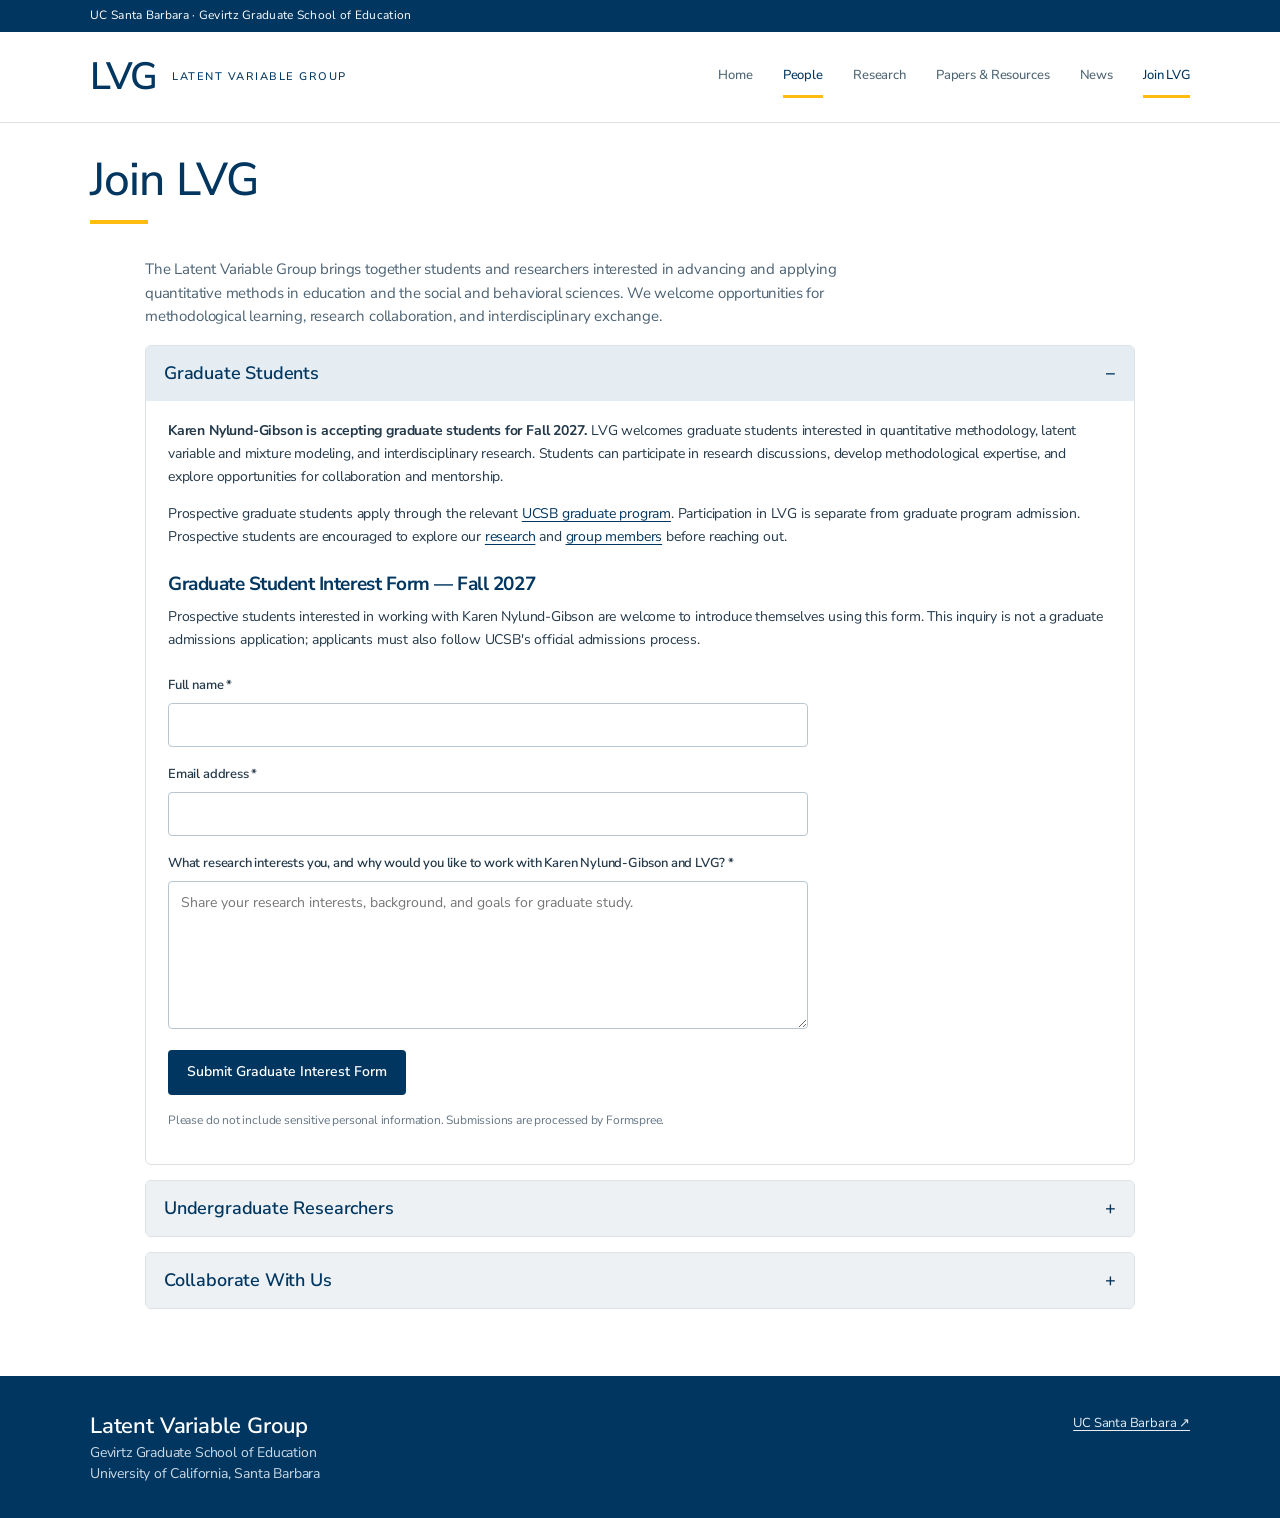
==== commit 430dc298: "Adopt UCSB recommended Nunito Sans typography" ====
--- a/join.html
+++ b/join.html
@@ -1,6 +1,6 @@
 <!DOCTYPE html>
 
-<html lang="en"><head><meta charset="utf-8"/><meta content="width=device-width,initial-scale=1" name="viewport"/><meta content="Meet the Latent Variable Group at UC Santa Barbara." name="description"/><title>Join LVG | Latent Variable Group · UC Santa Barbara</title><link href="https://fonts.googleapis.com" rel="preconnect"/><link crossorigin="" href="https://fonts.gstatic.com" rel="preconnect"/><link href="https://fonts.googleapis.com/css2?family=Inter:wght@400;500;600;700;800;900&amp;display=swap" rel="stylesheet"/><style>
+<html lang="en"><head><meta charset="utf-8"/><meta content="width=device-width,initial-scale=1" name="viewport"/><meta content="Meet the Latent Variable Group at UC Santa Barbara." name="description"/><title>Join LVG | Latent Variable Group · UC Santa Barbara</title><link href="https://fonts.googleapis.com" rel="preconnect"/><link crossorigin="" href="https://fonts.gstatic.com" rel="preconnect"/><style>
 :root{--navy:#003660;--gold:#FEBC11;--ink:#233849;--muted:#61707c;--border:#dce1e5;--cream:#f6f8fa}*{box-sizing:border-box}html{scroll-behavior:smooth}body{margin:0;color:var(--ink);font-family:'Inter',Arial,sans-serif;font-size:16px;line-height:1.65;background:#fff}a{color:inherit}.wrap{max-width:1160px;margin:auto;padding:0 30px}.skip{position:absolute;left:-9999px}.skip:focus{left:12px;top:12px;z-index:99;background:#fff;padding:12px}.university{background:var(--navy);color:#fff;font-size:12px;letter-spacing:.025em;padding:7px 0}.university a{text-decoration:underline;text-underline-offset:3px}.site-header{background:#fff;border-bottom:1px solid var(--border);position:sticky;top:0;z-index:10}.header-content{height:90px;display:flex;justify-content:space-between;align-items:center;gap:32px}.brand{text-decoration:none;display:flex;align-items:center;gap:15px;color:var(--navy)}.brandmark{font-size:38px;font-weight:900;letter-spacing:-2px;line-height:1}.gold-dot,.title-period{color:#d29a00}.brand-sub{font-size:11px;font-weight:900;letter-spacing:1.5px;line-height:1.5}.brand-sub small{font-size:9px;letter-spacing:1.6px;color:#738596}nav{display:flex;gap:30px;align-items:center}nav a{text-decoration:none;font-size:14px;font-weight:800;color:#4d6473;padding:10px 0;border-bottom:3px solid transparent}nav a:hover,nav a[aria-current]{color:var(--navy);border-color:var(--gold)}.mobile-menu{display:none}.hero{background:var(--navy);color:#fff;overflow:hidden}.hero-inner{position:relative;min-height:460px;padding-top:72px;padding-bottom:65px}.hero-inner>*:not(.hero-decoration){position:relative;z-index:2}.eyebrow,.kicker{font-weight:900;font-size:12px;letter-spacing:2px;color:#bf8d00;margin:0 0 22px}.hero .eyebrow{color:var(--gold)}.gold-line{display:inline-block;width:28px;height:3px;vertical-align:middle;background:var(--gold);margin-right:11px}h1,h2,h3,p{margin-top:0}h1{font-size:clamp(47px,6vw,76px);line-height:1.1;letter-spacing:-2px;max-width:760px;margin-bottom:24px;font-weight:900}h1 em{font-style:normal;color:var(--gold)}.hero-intro{max-width:620px;font-size:18px;line-height:1.75;color:#e2edf6}.hero-link{display:inline-block;margin-top:20px;text-decoration:none;border-bottom:2px solid var(--gold);padding-bottom:6px;font-weight:900}.hero-link span{margin-left:22px}.hero-decoration{position:absolute;right:-110px;top:0;opacity:.18;width:590px;height:520px}.ring{position:absolute;border:1px solid #fff;border-radius:50%;width:480px;height:480px;top:15px;right:-30px}.r2{width:340px;height:340px;top:84px;right:40px}.r3{width:200px;height:200px;top:154px;right:110px}.section{padding:92px 0}.section-top{display:flex;align-items:end;justify-content:space-between;gap:45px;margin-bottom:37px}h2{font-size:clamp(31px,3.5vw,45px);line-height:1.2;letter-spacing:-1.4px;color:var(--navy);font-weight:900;margin:0}.section-note{max-width:340px;color:var(--muted);font-size:15px;margin:0}.director-card{display:grid;grid-template-columns:350px 1fr;border:1px solid var(--border);border-radius:12px;overflow:hidden;box-shadow:0 12px 34px rgba(0,54,96,.065)}.director-image{background:#e2e7eb;min-height:425px}.director-image img{height:100%;width:100%;object-fit:cover;object-position:center}.director-info{padding:44px 53px}.director-info .muted{color:#9c7512}.director-info h3{font-size:35px;line-height:1.15;color:var(--navy);font-weight:900;letter-spacing:-1px;margin:0 0 14px}.credentials{font-weight:800;color:#46586a;margin-bottom:20px}.director-info>p:not(.credentials):not(.eyebrow){color:#5d6871;font-size:15px;line-height:1.7}.tags{display:flex;gap:8px;flex-wrap:wrap;margin-top:21px}.tags span{border:1px solid #d6e0e8;color:var(--navy);background:#f3f7fa;padding:5px 10px;border-radius:50px;font-size:11px;font-weight:800}.team{background:var(--cream)}.roster-alert{background:#fff9e8;border-left:3px solid var(--gold);padding:12px 16px;font-size:13px;color:#6b5b30;margin:0 0 24px}.cards{display:grid;grid-template-columns:repeat(3,minmax(0,1fr));gap:23px}.person{background:#fff;border:1px solid #e4e9ed;border-radius:10px;overflow:hidden;transition:transform .2s,box-shadow .2s}.person:hover{transform:translateY(-3px);box-shadow:0 10px 25px rgba(0,54,96,.08)}.person-photo{height:240px;background:#dce5ec;overflow:hidden}.person-photo img{width:100%;height:100%;object-fit:cover;object-position:center 24%}.photo-fallback{display:grid;place-items:center;background:linear-gradient(135deg,#dfe9f0,#f1f5f8);color:#7893a7;font-size:70px;font-weight:900;letter-spacing:-4px}.person-info{padding:24px}.person-role{display:block;font-size:10px;font-weight:900;letter-spacing:1.25px;color:#98700e;margin-bottom:9px}.person h3{font-size:20px;line-height:1.3;color:var(--navy);margin:0 0 10px}.person p{font-size:14px;color:#5a6874;line-height:1.6;margin:0}.text-link{font-size:13px;font-weight:800;display:inline-block;margin-top:12px;color:var(--navy)}.alumni-layout{display:grid;grid-template-columns:1fr 1.25fr;gap:70px}.alumni-layout>div>p:last-child{max-width:400px;color:var(--muted);margin-top:20px}.alumni-lists{display:grid;grid-template-columns:1fr 1fr;gap:24px}.alumni-lists h3{color:var(--navy);border-bottom:3px solid var(--gold);padding-bottom:12px;font-size:18px}.alumni-lists ul{list-style:none;padding:0;margin:0}.alumni-lists li{padding:8px 0;border-bottom:1px solid #edf0f2;font-size:14px}.cta{background:#eaf1f5;padding:72px 0}.cta .kicker{margin-bottom:14px}.cta h2{max-width:700px}.cta-btn{display:inline-flex;gap:45px;align-items:center;background:var(--navy);color:#fff;padding:13px 22px;margin-top:25px;border-radius:4px;text-decoration:none;font-size:14px;font-weight:900}.cta-btn:hover{background:#07558d}footer{background:var(--navy);color:#fff;padding:50px 0 20px}.footer-content{display:flex;justify-content:space-between;gap:25px}.footer-content strong{font-size:22px}.footer-content p{color:#cbd9e5;font-size:14px}.footer-content a{font-size:13px;line-height:2;color:#e4eef5}.footer-bottom{border-top:1px solid #436786;padding-top:16px;margin-top:30px;font-size:11px;color:#bed0df}@media(max-width:850px){.director-card{grid-template-columns:280px 1fr}.director-info{padding:30px}.cards{grid-template-columns:repeat(2,minmax(0,1fr))}.alumni-layout{gap:32px}.mobile-menu{display:block;border:1px solid #cad7e1;background:white;border-radius:4px;padding:8px 12px;color:var(--navy);font-weight:800}nav{display:none;position:absolute;top:90px;left:0;right:0;background:#fff;padding:20px 30px;box-shadow:0 9px 18px #0002;flex-direction:column;align-items:stretch;gap:4px}nav.show{display:flex}}@media(max-width:600px){.wrap{padding:0 20px}.header-content{height:74px}.brandmark{font-size:32px}.brand-sub{font-size:9px}.hero-inner{min-height:0;padding-top:58px;padding-bottom:62px}.hero-intro{font-size:16px}.hero-decoration{right:-350px}.section{padding:60px 0}.section-top{display:block}.section-note{margin-top:16px}.director-card{grid-template-columns:1fr}.director-image{min-height:0;height:320px}.director-info{padding:27px}.director-info h3{font-size:30px}.cards{grid-template-columns:1fr}.person-photo{height:280px}.alumni-layout,.alumni-lists{grid-template-columns:1fr}.footer-content{display:block}nav{top:74px}}
 
 
@@ -66,7 +66,14 @@
 /* Make linked alumni and affiliate names visually identifiable. */
 .alumni-lists a,.affiliate-inline a{text-decoration:underline;text-underline-offset:3px;text-decoration-thickness:1px}
 .alumni-lists a:hover,.affiliate-inline a:hover{text-decoration-thickness:2px}
-.join-container{max-width:1050px}.join-section{border:1px solid var(--border);border-radius:6px;margin:15px 0;overflow:hidden}.join-section summary{cursor:pointer;background:#edf1f4;color:var(--navy);font-weight:600;font-size:18px;padding:14px 18px;list-style:none}.join-section summary::-webkit-details-marker{display:none}.join-section summary::after{content:"+";float:right}.join-section[open] summary::after{content:"−"}.join-section[open] summary{background:#e5edf3}.join-panel{padding:18px 22px 22px}.join-panel p{font-size:14px;line-height:1.65}.join-panel a{color:var(--navy);text-underline-offset:3px}.join-panel h3{font-size:19px;color:var(--navy);margin:25px 0 10px}.join-form{max-width:640px;display:flex;flex-direction:column;gap:7px}.join-form label{font-size:13px;font-weight:600;margin-top:11px}.join-form input,.join-form textarea{width:100%;padding:11px 12px;border:1px solid #b9c6d0;border-radius:4px;font:inherit;font-size:14px;background:#fff}.join-form input:focus,.join-form textarea:focus{outline:2px solid #d7a210;outline-offset:2px}.join-form button{align-self:flex-start;margin-top:14px;background:var(--navy);color:#fff;font:inherit;font-size:14px;font-weight:600;padding:12px 19px;border:0;border-radius:4px;cursor:pointer}.join-form button:hover{background:#07558d}.join-privacy{font-size:12px!important;color:#647583;margin-top:16px}@media(max-width:600px){.join-panel{padding:15px}}</style><!-- Google tag (gtag.js) -->
+.join-container{max-width:1050px}.join-section{border:1px solid var(--border);border-radius:6px;margin:15px 0;overflow:hidden}.join-section summary{cursor:pointer;background:#edf1f4;color:var(--navy);font-weight:600;font-size:18px;padding:14px 18px;list-style:none}.join-section summary::-webkit-details-marker{display:none}.join-section summary::after{content:"+";float:right}.join-section[open] summary::after{content:"−"}.join-section[open] summary{background:#e5edf3}.join-panel{padding:18px 22px 22px}.join-panel p{font-size:14px;line-height:1.65}.join-panel a{color:var(--navy);text-underline-offset:3px}.join-panel h3{font-size:19px;color:var(--navy);margin:25px 0 10px}.join-form{max-width:640px;display:flex;flex-direction:column;gap:7px}.join-form label{font-size:13px;font-weight:600;margin-top:11px}.join-form input,.join-form textarea{width:100%;padding:11px 12px;border:1px solid #b9c6d0;border-radius:4px;font:inherit;font-size:14px;background:#fff}.join-form input:focus,.join-form textarea:focus{outline:2px solid #d7a210;outline-offset:2px}.join-form button{align-self:flex-start;margin-top:14px;background:var(--navy);color:#fff;font:inherit;font-size:14px;font-weight:600;padding:12px 19px;border:0;border-radius:4px;cursor:pointer}.join-form button:hover{background:#07558d}.join-privacy{font-size:12px!important;color:#647583;margin-top:16px}@media(max-width:600px){.join-panel{padding:15px}}
+.collaboration-photo{display:block;width:100%;max-width:320px;height:auto;border-radius:8px;margin:0 0 18px;border:1px solid var(--border)}
+.collaboration-photo{display:block;width:100%;max-width:320px;height:auto;border-radius:8px;margin:0 0 18px;border:1px solid var(--border)}
+
+/* UCSB-recommended web typography: Nunito Sans */
+html,body,button,input,textarea,select{font-family:"Nunito Sans",Arial,sans-serif!important;font-style:normal}
+h1,h2,h3,h4,h5,h6,nav a,.links a,.id,.join-section summary{font-family:"Nunito Sans",Arial,sans-serif!important;font-style:normal}
+</style><!-- Google tag (gtag.js) -->
 <script async src="https://www.googletagmanager.com/gtag/js?id=G-KEJH1SLTJ8"></script>
 <script>
   window.dataLayer = window.dataLayer || [];
@@ -74,9 +81,9 @@
   gtag('js', new Date());
   gtag('config', 'G-KEJH1SLTJ8');
 </script>
-</head>
+<link href="https://fonts.googleapis.com/css2?family=Nunito+Sans:wght@300;400;500;600;700;800&display=swap" rel="stylesheet"></head>
 <body><a class="skip" href="#main">Skip to content</a><div class="university"><div class="wrap">UC Santa Barbara · Gevirtz Graduate School of Education</div></div>
 <header class="site-header"><div class="wrap header-content"><a class="brand" href="index.html"><span class="brandmark">LVG</span><span class="brand-sub">LATENT VARIABLE GROUP</span></a><button aria-controls="main-nav" aria-expanded="false" class="mobile-menu" type="button">Menu <span>☰</span></button><nav aria-label="Main navigation" id="main-nav"><a href="index.html">Home</a><a aria-current="page" href="people.html">People</a><a href="research.html">Research</a><a href="papers-resources.html">Papers &amp; Resources</a><a href="news.html">News</a><a href="join.html" aria-current="page">Join LVG</a></nav></div></header>
-<main id="main"><section class="simple-page-title"><div class="wrap"><h1>Join LVG</h1><div class="simple-underline"></div></div></section><section class="content-section"><div class="wrap join-container"><p class="lede">The Latent Variable Group brings together students and researchers interested in advancing and applying quantitative methods in education and the social and behavioral sciences. We welcome opportunities for methodological learning, research collaboration, and interdisciplinary exchange.</p><details class="join-section" open><summary>Graduate Students</summary><div class="join-panel"><p><strong>Karen Nylund-Gibson is accepting graduate students for Fall 2027.</strong> LVG welcomes graduate students interested in quantitative methodology, latent variable and mixture modeling, and interdisciplinary research. Students can participate in research discussions, develop methodological expertise, and explore opportunities for collaboration and mentorship.</p><p>Prospective graduate students apply through the relevant <a href="https://education.ucsb.edu/" target="_blank" rel="noopener noreferrer">UCSB graduate program</a>. Participation in LVG is separate from graduate program admission. Prospective students are encouraged to explore our <a href="research.html">research</a> and <a href="people.html">group members</a> before reaching out.</p><h3>Graduate Student Interest Form — Fall 2027</h3><p>Prospective students interested in working with Karen Nylund-Gibson are welcome to introduce themselves using this form. This inquiry is not a graduate admissions application; applicants must also follow UCSB's official admissions process.</p><form class="join-form" action="https://formspree.io/f/mbgdvabj" method="POST"><input type="hidden" name="_subject" value="LVG Fall 2027 Graduate Student Inquiry"><input type="hidden" name="inquiry_type" value="Graduate student — Fall 2027"><label for="grad-name">Full name <span aria-hidden="true">*</span></label><input id="grad-name" type="text" name="name" autocomplete="name" required maxlength="150"><label for="grad-email">Email address <span aria-hidden="true">*</span></label><input id="grad-email" type="email" name="email" autocomplete="email" required maxlength="254"><label for="grad-interest">What research interests you, and why would you like to work with Karen Nylund-Gibson and LVG? <span aria-hidden="true">*</span></label><textarea id="grad-interest" name="message" required rows="6" maxlength="4000" placeholder="Share your research interests, background, and goals for graduate study."></textarea><button type="submit">Submit Graduate Interest Form</button></form><p class="join-privacy">Please do not include sensitive personal information. Submissions are processed by Formspree.</p></div></details><details class="join-section" id="undergraduate"><summary>Undergraduate Researchers</summary><div class="join-panel"><p>We welcome inquiries from motivated UCSB undergraduates interested in learning about quantitative methods and participating in research. Depending on ongoing projects and capacity, opportunities may involve reviewing literature, preparing data, helping with research organization, or supporting applied and methodological projects. Advanced statistical experience is not necessarily required.</p><h3>Undergraduate Research Interest Form</h3><p>If you would like to work with LVG, please tell us a little about yourself. Submitting this form expresses interest but does not guarantee an available position. Your information will be sent through Formspree to the group director.</p><form class="join-form" action="https://formspree.io/f/mbgdvabj" method="POST"><input type="hidden" name="_subject" value="LVG Undergraduate Research Interest"><input type="hidden" name="inquiry_type" value="Undergraduate researcher"><label for="student-name">Full name <span aria-hidden="true">*</span></label><input id="student-name" type="text" name="name" autocomplete="name" required maxlength="150"><label for="student-email">Email address <span aria-hidden="true">*</span></label><input id="student-email" type="email" name="email" autocomplete="email" required maxlength="254"><label for="student-message">Why are you interested in working with the Latent Variable Group? <span aria-hidden="true">*</span></label><textarea id="student-message" name="message" required rows="6" maxlength="4000" placeholder="Tell us about your interests, relevant experiences, and what you hope to learn."></textarea><button type="submit">Submit Interest Form</button></form><p class="join-privacy">Please do not include sensitive personal information in your response. Submissions are processed by Formspree.</p></div></details><details class="join-section"><summary>Collaborate With Us</summary><div class="join-panel"><p>We welcome collaborations with researchers at UCSB and other institutions. Our group is especially interested in methodological and applied questions involving latent variable and mixture models, longitudinal analysis, and statistical methods in education and the social and behavioral sciences.</p><p>If you are interested in presenting your research at an LVG meeting, discussing a methodological challenge, or exploring a collaboration, please contact <a href="mailto:knylund@education.ucsb.edu">knylund@education.ucsb.edu</a>.</p></div></details></div></section></main>
+<main id="main"><section class="simple-page-title"><div class="wrap"><h1>Join LVG</h1><div class="simple-underline"></div></div></section><section class="content-section"><div class="wrap join-container"><p class="lede">The Latent Variable Group brings together students and researchers interested in advancing and applying quantitative methods in education and the social and behavioral sciences. We welcome opportunities for methodological learning, research collaboration, and interdisciplinary exchange.</p><details class="join-section" open><summary>Graduate Students</summary><div class="join-panel"><p><strong>Karen Nylund-Gibson is accepting graduate students for Fall 2027.</strong> LVG welcomes graduate students interested in quantitative methodology, latent variable and mixture modeling, and interdisciplinary research. Students can participate in research discussions, develop methodological expertise, and explore opportunities for collaboration and mentorship.</p><p>Prospective graduate students apply through the relevant <a href="https://education.ucsb.edu/" target="_blank" rel="noopener noreferrer">UCSB graduate program</a>. Participation in LVG is separate from graduate program admission. Prospective students are encouraged to explore our <a href="research.html">research</a> and <a href="people.html">group members</a> before reaching out.</p><h3>Graduate Student Interest Form — Fall 2027</h3><p>Prospective students interested in working with Karen Nylund-Gibson are welcome to introduce themselves using this form. This inquiry is not a graduate admissions application; applicants must also follow UCSB's official admissions process.</p><form class="join-form" action="https://formspree.io/f/mbgdvabj" method="POST"><input type="hidden" name="_subject" value="LVG Fall 2027 Graduate Student Inquiry"><input type="hidden" name="inquiry_type" value="Graduate student — Fall 2027"><label for="grad-name">Full name <span aria-hidden="true">*</span></label><input id="grad-name" type="text" name="name" autocomplete="name" required maxlength="150"><label for="grad-email">Email address <span aria-hidden="true">*</span></label><input id="grad-email" type="email" name="email" autocomplete="email" required maxlength="254"><label for="grad-interest">What research interests you, and why would you like to work with Karen Nylund-Gibson and LVG? <span aria-hidden="true">*</span></label><textarea id="grad-interest" name="message" required rows="6" maxlength="4000" placeholder="Share your research interests, background, and goals for graduate study."></textarea><button type="submit">Submit Graduate Interest Form</button></form><p class="join-privacy">Please do not include sensitive personal information. Submissions are processed by Formspree.</p></div></details><details class="join-section" id="undergraduate"><summary>Undergraduate Researchers</summary><div class="join-panel"><p>We welcome inquiries from motivated UCSB undergraduates interested in learning about quantitative methods and participating in research. Depending on ongoing projects and capacity, opportunities may involve reviewing literature, preparing data, helping with research organization, or supporting applied and methodological projects. Advanced statistical experience is not necessarily required.</p><h3>Undergraduate Research Interest Form</h3><p>If you would like to work with LVG, please tell us a little about yourself. Submitting this form expresses interest but does not guarantee an available position. Your information will be sent through Formspree to the group director.</p><form class="join-form" action="https://formspree.io/f/mbgdvabj" method="POST"><input type="hidden" name="_subject" value="LVG Undergraduate Research Interest"><input type="hidden" name="inquiry_type" value="Undergraduate researcher"><label for="student-name">Full name <span aria-hidden="true">*</span></label><input id="student-name" type="text" name="name" autocomplete="name" required maxlength="150"><label for="student-email">Email address <span aria-hidden="true">*</span></label><input id="student-email" type="email" name="email" autocomplete="email" required maxlength="254"><label for="student-message">Why are you interested in working with the Latent Variable Group? <span aria-hidden="true">*</span></label><textarea id="student-message" name="message" required rows="6" maxlength="4000" placeholder="Tell us about your interests, relevant experiences, and what you hope to learn."></textarea><button type="submit">Submit Interest Form</button></form><p class="join-privacy">Please do not include sensitive personal information in your response. Submissions are processed by Formspree.</p></div></details><details class="join-section"><summary>Collaborate With Us</summary><div class="join-panel"><img src="images/lvg-collaboration-new.jpg" alt="A group of seven researchers and colleagues smiling together outdoors at a conference" class="collaboration-photo" loading="lazy" width="220" height="134"><p>We welcome collaborations with researchers at UCSB and other institutions. Our group is especially interested in methodological and applied questions involving latent variable and mixture models, longitudinal analysis, and statistical methods in education and the social and behavioral sciences.</p><p>If you are interested in presenting your research at an LVG meeting, discussing a methodological challenge, or exploring a collaboration, please contact <a href="mailto:knylund@education.ucsb.edu">knylund@education.ucsb.edu</a>.</p></div></details></div></section></main>
 <footer><div class="wrap footer-content"><div><strong>Latent Variable Group</strong><p>Gevirtz Graduate School of Education<br/>University of California, Santa Barbara</p></div><div><a href="https://www.ucsb.edu/">UC Santa Barbara ↗</a></div></div></footer>
 <script>const b=document.querySelector('.mobile-menu'),n=document.querySelector('#main-nav');b.addEventListener('click',()=>{const open=b.getAttribute('aria-expanded')==='true';b.setAttribute('aria-expanded',String(!open));n.classList.toggle('show',!open)});</script></body></html>
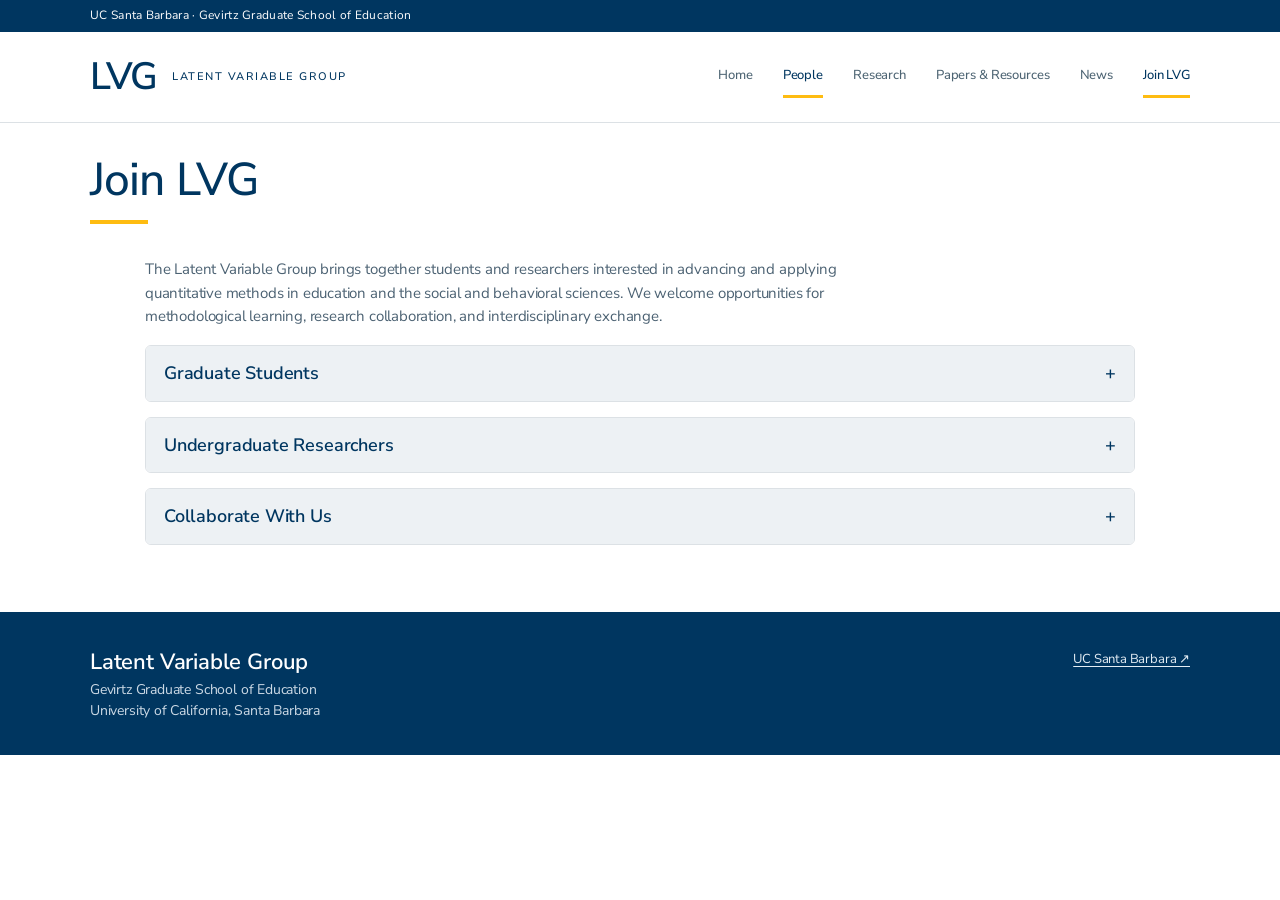
==== commit eb80ad5a: "Collapse graduate student section by default on Join LVG page" ====
--- a/join.html
+++ b/join.html
@@ -84,6 +84,6 @@
 <link href="https://fonts.googleapis.com/css2?family=Nunito+Sans:wght@300;400;500;600;700;800&display=swap" rel="stylesheet"></head>
 <body><a class="skip" href="#main">Skip to content</a><div class="university"><div class="wrap">UC Santa Barbara · Gevirtz Graduate School of Education</div></div>
 <header class="site-header"><div class="wrap header-content"><a class="brand" href="index.html"><span class="brandmark">LVG</span><span class="brand-sub">LATENT VARIABLE GROUP</span></a><button aria-controls="main-nav" aria-expanded="false" class="mobile-menu" type="button">Menu <span>☰</span></button><nav aria-label="Main navigation" id="main-nav"><a href="index.html">Home</a><a aria-current="page" href="people.html">People</a><a href="research.html">Research</a><a href="papers-resources.html">Papers &amp; Resources</a><a href="news.html">News</a><a href="join.html" aria-current="page">Join LVG</a></nav></div></header>
-<main id="main"><section class="simple-page-title"><div class="wrap"><h1>Join LVG</h1><div class="simple-underline"></div></div></section><section class="content-section"><div class="wrap join-container"><p class="lede">The Latent Variable Group brings together students and researchers interested in advancing and applying quantitative methods in education and the social and behavioral sciences. We welcome opportunities for methodological learning, research collaboration, and interdisciplinary exchange.</p><details class="join-section" open><summary>Graduate Students</summary><div class="join-panel"><p><strong>Karen Nylund-Gibson is accepting graduate students for Fall 2027.</strong> LVG welcomes graduate students interested in quantitative methodology, latent variable and mixture modeling, and interdisciplinary research. Students can participate in research discussions, develop methodological expertise, and explore opportunities for collaboration and mentorship.</p><p>Prospective graduate students apply through the relevant <a href="https://education.ucsb.edu/" target="_blank" rel="noopener noreferrer">UCSB graduate program</a>. Participation in LVG is separate from graduate program admission. Prospective students are encouraged to explore our <a href="research.html">research</a> and <a href="people.html">group members</a> before reaching out.</p><h3>Graduate Student Interest Form — Fall 2027</h3><p>Prospective students interested in working with Karen Nylund-Gibson are welcome to introduce themselves using this form. This inquiry is not a graduate admissions application; applicants must also follow UCSB's official admissions process.</p><form class="join-form" action="https://formspree.io/f/mbgdvabj" method="POST"><input type="hidden" name="_subject" value="LVG Fall 2027 Graduate Student Inquiry"><input type="hidden" name="inquiry_type" value="Graduate student — Fall 2027"><label for="grad-name">Full name <span aria-hidden="true">*</span></label><input id="grad-name" type="text" name="name" autocomplete="name" required maxlength="150"><label for="grad-email">Email address <span aria-hidden="true">*</span></label><input id="grad-email" type="email" name="email" autocomplete="email" required maxlength="254"><label for="grad-interest">What research interests you, and why would you like to work with Karen Nylund-Gibson and LVG? <span aria-hidden="true">*</span></label><textarea id="grad-interest" name="message" required rows="6" maxlength="4000" placeholder="Share your research interests, background, and goals for graduate study."></textarea><button type="submit">Submit Graduate Interest Form</button></form><p class="join-privacy">Please do not include sensitive personal information. Submissions are processed by Formspree.</p></div></details><details class="join-section" id="undergraduate"><summary>Undergraduate Researchers</summary><div class="join-panel"><p>We welcome inquiries from motivated UCSB undergraduates interested in learning about quantitative methods and participating in research. Depending on ongoing projects and capacity, opportunities may involve reviewing literature, preparing data, helping with research organization, or supporting applied and methodological projects. Advanced statistical experience is not necessarily required.</p><h3>Undergraduate Research Interest Form</h3><p>If you would like to work with LVG, please tell us a little about yourself. Submitting this form expresses interest but does not guarantee an available position. Your information will be sent through Formspree to the group director.</p><form class="join-form" action="https://formspree.io/f/mbgdvabj" method="POST"><input type="hidden" name="_subject" value="LVG Undergraduate Research Interest"><input type="hidden" name="inquiry_type" value="Undergraduate researcher"><label for="student-name">Full name <span aria-hidden="true">*</span></label><input id="student-name" type="text" name="name" autocomplete="name" required maxlength="150"><label for="student-email">Email address <span aria-hidden="true">*</span></label><input id="student-email" type="email" name="email" autocomplete="email" required maxlength="254"><label for="student-message">Why are you interested in working with the Latent Variable Group? <span aria-hidden="true">*</span></label><textarea id="student-message" name="message" required rows="6" maxlength="4000" placeholder="Tell us about your interests, relevant experiences, and what you hope to learn."></textarea><button type="submit">Submit Interest Form</button></form><p class="join-privacy">Please do not include sensitive personal information in your response. Submissions are processed by Formspree.</p></div></details><details class="join-section"><summary>Collaborate With Us</summary><div class="join-panel"><img src="images/lvg-collaboration-new.jpg" alt="A group of seven researchers and colleagues smiling together outdoors at a conference" class="collaboration-photo" loading="lazy" width="220" height="134"><p>We welcome collaborations with researchers at UCSB and other institutions. Our group is especially interested in methodological and applied questions involving latent variable and mixture models, longitudinal analysis, and statistical methods in education and the social and behavioral sciences.</p><p>If you are interested in presenting your research at an LVG meeting, discussing a methodological challenge, or exploring a collaboration, please contact <a href="mailto:knylund@education.ucsb.edu">knylund@education.ucsb.edu</a>.</p></div></details></div></section></main>
+<main id="main"><section class="simple-page-title"><div class="wrap"><h1>Join LVG</h1><div class="simple-underline"></div></div></section><section class="content-section"><div class="wrap join-container"><p class="lede">The Latent Variable Group brings together students and researchers interested in advancing and applying quantitative methods in education and the social and behavioral sciences. We welcome opportunities for methodological learning, research collaboration, and interdisciplinary exchange.</p><details class="join-section"><summary>Graduate Students</summary><div class="join-panel"><p><strong>Karen Nylund-Gibson is accepting graduate students for Fall 2027.</strong> LVG welcomes graduate students interested in quantitative methodology, latent variable and mixture modeling, and interdisciplinary research. Students can participate in research discussions, develop methodological expertise, and explore opportunities for collaboration and mentorship.</p><p>Prospective graduate students apply through the relevant <a href="https://education.ucsb.edu/" target="_blank" rel="noopener noreferrer">UCSB graduate program</a>. Participation in LVG is separate from graduate program admission. Prospective students are encouraged to explore our <a href="research.html">research</a> and <a href="people.html">group members</a> before reaching out.</p><h3>Graduate Student Interest Form — Fall 2027</h3><p>Prospective students interested in working with Karen Nylund-Gibson are welcome to introduce themselves using this form. This inquiry is not a graduate admissions application; applicants must also follow UCSB's official admissions process.</p><form class="join-form" action="https://formspree.io/f/mbgdvabj" method="POST"><input type="hidden" name="_subject" value="LVG Fall 2027 Graduate Student Inquiry"><input type="hidden" name="inquiry_type" value="Graduate student — Fall 2027"><label for="grad-name">Full name <span aria-hidden="true">*</span></label><input id="grad-name" type="text" name="name" autocomplete="name" required maxlength="150"><label for="grad-email">Email address <span aria-hidden="true">*</span></label><input id="grad-email" type="email" name="email" autocomplete="email" required maxlength="254"><label for="grad-interest">What research interests you, and why would you like to work with Karen Nylund-Gibson and LVG? <span aria-hidden="true">*</span></label><textarea id="grad-interest" name="message" required rows="6" maxlength="4000" placeholder="Share your research interests, background, and goals for graduate study."></textarea><button type="submit">Submit Graduate Interest Form</button></form><p class="join-privacy">Please do not include sensitive personal information. Submissions are processed by Formspree.</p></div></details><details class="join-section" id="undergraduate"><summary>Undergraduate Researchers</summary><div class="join-panel"><p>We welcome inquiries from motivated UCSB undergraduates interested in learning about quantitative methods and participating in research. Depending on ongoing projects and capacity, opportunities may involve reviewing literature, preparing data, helping with research organization, or supporting applied and methodological projects. Advanced statistical experience is not necessarily required.</p><h3>Undergraduate Research Interest Form</h3><p>If you would like to work with LVG, please tell us a little about yourself. Submitting this form expresses interest but does not guarantee an available position. Your information will be sent through Formspree to the group director.</p><form class="join-form" action="https://formspree.io/f/mbgdvabj" method="POST"><input type="hidden" name="_subject" value="LVG Undergraduate Research Interest"><input type="hidden" name="inquiry_type" value="Undergraduate researcher"><label for="student-name">Full name <span aria-hidden="true">*</span></label><input id="student-name" type="text" name="name" autocomplete="name" required maxlength="150"><label for="student-email">Email address <span aria-hidden="true">*</span></label><input id="student-email" type="email" name="email" autocomplete="email" required maxlength="254"><label for="student-message">Why are you interested in working with the Latent Variable Group? <span aria-hidden="true">*</span></label><textarea id="student-message" name="message" required rows="6" maxlength="4000" placeholder="Tell us about your interests, relevant experiences, and what you hope to learn."></textarea><button type="submit">Submit Interest Form</button></form><p class="join-privacy">Please do not include sensitive personal information in your response. Submissions are processed by Formspree.</p></div></details><details class="join-section"><summary>Collaborate With Us</summary><div class="join-panel"><img src="images/lvg-collaboration-new.jpg" alt="A group of seven researchers and colleagues smiling together outdoors at a conference" class="collaboration-photo" loading="lazy" width="220" height="134"><p>We welcome collaborations with researchers at UCSB and other institutions. Our group is especially interested in methodological and applied questions involving latent variable and mixture models, longitudinal analysis, and statistical methods in education and the social and behavioral sciences.</p><p>If you are interested in presenting your research at an LVG meeting, discussing a methodological challenge, or exploring a collaboration, please contact <a href="mailto:knylund@education.ucsb.edu">knylund@education.ucsb.edu</a>.</p></div></details></div></section></main>
 <footer><div class="wrap footer-content"><div><strong>Latent Variable Group</strong><p>Gevirtz Graduate School of Education<br/>University of California, Santa Barbara</p></div><div><a href="https://www.ucsb.edu/">UC Santa Barbara ↗</a></div></div></footer>
 <script>const b=document.querySelector('.mobile-menu'),n=document.querySelector('#main-nav');b.addEventListener('click',()=>{const open=b.getAttribute('aria-expanded')==='true';b.setAttribute('aria-expanded',String(!open));n.classList.toggle('show',!open)});</script></body></html>
